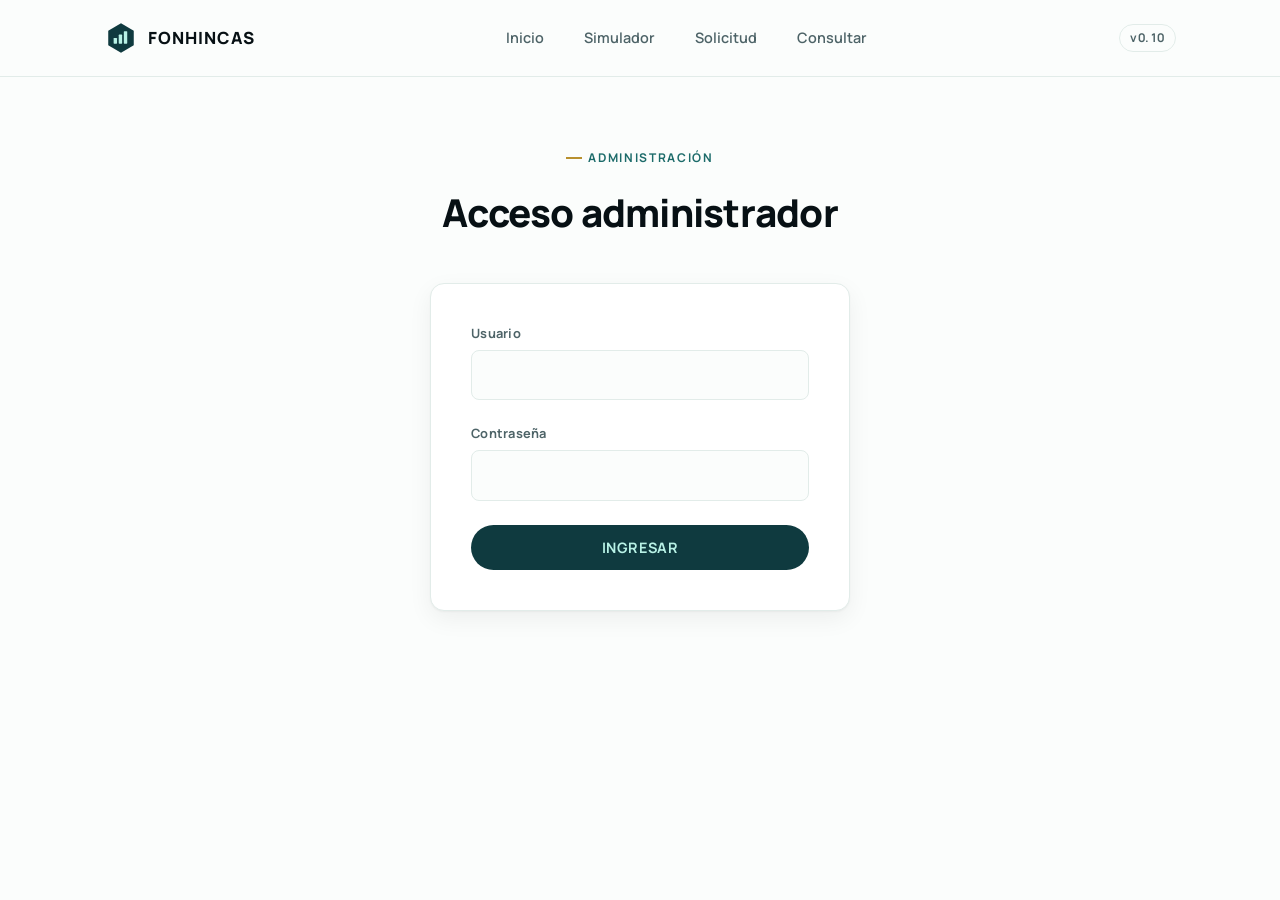
==== admin.html @ a380f0db "Bump to v0.10 (counter scheme, not decimal) User clarified: the number after the dot is a plain coun" ====
<!DOCTYPE html>
<html lang="es">
<head>
  <meta charset="UTF-8" />
  <meta name="viewport" content="width=device-width, initial-scale=1.0" />
  <title>FONHINCAS — Administración</title>
  <link rel="icon" type="image/svg+xml" href="assets/img/icon.svg" />
  <link rel="preconnect" href="https://fonts.googleapis.com" />
  <link rel="preconnect" href="https://fonts.gstatic.com" crossorigin />
  <link href="https://fonts.googleapis.com/css2?family=Manrope:wght@400;500;600;700;800&display=swap" rel="stylesheet" />
  <link rel="stylesheet" href="assets/css/styles.css?v=0.10" />
</head>
<body>

  <header class="nav">
    <div class="wrap">
      <a class="logo" href="index.html">
        <img class="logo__icon" src="assets/img/icon.svg" alt="" />
        <span class="logo__word">Fonhincas</span>
      </a>
      <nav class="nav__links">
        <a href="index.html">Inicio</a>
        <a href="simulador.html">Simulador</a>
        <a href="solicitud.html">Solicitud</a>
        <a href="consulta.html">Consultar</a>
      </nav>
      <span class="nav__version">v0.10</span>
    </div>
  </header>

  <main>
    <section class="section" style="padding-top: var(--space-5);">
      <div class="wrap admin-wrap">

        <!-- Login -->
        <div id="vistaLogin">
          <div class="section__head" style="text-align:center; margin: 0 auto var(--space-4);">
            <span class="eyebrow" style="justify-content:center;">Administración</span>
            <h2>Acceso administrador</h2>
          </div>
          <form class="form-card" id="loginForm" style="max-width: 420px;">
            <div class="field">
              <label for="loginUsuario">Usuario</label>
              <input type="text" id="loginUsuario" name="usuario" autocomplete="username" required />
            </div>
            <div class="field">
              <label for="loginContrasena">Contraseña</label>
              <input type="password" id="loginContrasena" name="contrasena" autocomplete="current-password" required />
            </div>
            <button class="btn btn--primary btn--uppercase" id="loginSubmit" type="submit">Ingresar</button>
            <p class="simulator__error" id="loginError" hidden></p>
          </form>
        </div>

        <!-- Menú principal -->
        <div id="vistaMenu" hidden>
          <div class="admin-topbar">
            <div class="section__head" style="margin:0;">
              <span class="eyebrow">Administración</span>
              <h2>¿Qué quieres hacer?</h2>
            </div>
            <button class="btn btn--ghost" id="btnSalirMenu" type="button">Salir</button>
          </div>
          <div class="card list-item" id="btnIrPago" style="margin-bottom: var(--space-2);">
            <h3>Registrar pago</h3>
            <p>Registra un movimiento (pago, desembolso, aporte, etc.) contra un préstamo activo.</p>
          </div>
          <div class="card list-item" id="btnIrSolicitudes" style="margin-bottom: var(--space-2);">
            <h3>Solicitudes pendientes</h3>
            <p>Revisa y aprueba las solicitudes de préstamo recibidas.</p>
          </div>
          <div class="card list-item" id="btnIrCierre">
            <h3>Préstamos por cerrar <span class="nav__version" id="badgeCierre" hidden></span></h3>
            <p>Préstamos ya pagados en su totalidad, listos para archivar.</p>
          </div>
        </div>

        <!-- Registrar pago -->
        <div id="vistaPago" hidden>
          <div class="admin-topbar">
            <div class="section__head" style="margin:0;">
              <span class="eyebrow">Administración</span>
              <h2>Registrar pago</h2>
            </div>
            <button class="btn btn--ghost" id="btnVolverMenuPago" type="button">Volver al menú</button>
          </div>

          <form class="form-card" id="pagoForm">
            <div class="field">
              <label for="pagoTipo">Tipo de movimiento</label>
              <select id="pagoTipo" name="tipo" required>
                <option value="" disabled selected>Cargando tipos…</option>
              </select>
            </div>
            <div class="field">
              <label for="pagoPrestamo">Préstamo</label>
              <select id="pagoPrestamo" name="idPrestamo" required>
                <option value="" disabled selected>Cargando préstamos…</option>
              </select>
            </div>
            <div class="field">
              <label for="pagoCantidad" id="pagoCantidadLabel">Cantidad</label>
              <input type="number" id="pagoCantidad" name="cantidad" step="any" required />
            </div>
            <div class="field">
              <label for="pagoComentarios">Comentarios</label>
              <textarea id="pagoComentarios" name="comentarios" rows="3" required></textarea>
            </div>
            <button class="btn btn--primary btn--uppercase" id="pagoSubmit" type="submit">Registrar movimiento</button>
            <p class="simulator__error" id="pagoError" hidden></p>
            <p class="form-note" id="pagoNota" hidden></p>
          </form>
        </div>

        <!-- Préstamos por cerrar -->
        <div id="vistaCierre" hidden>
          <div class="admin-topbar">
            <div class="section__head" style="margin:0;">
              <span class="eyebrow">Administración</span>
              <h2>Préstamos por cerrar</h2>
            </div>
            <button class="btn btn--ghost" id="btnVolverMenuCierre" type="button">Volver al menú</button>
          </div>
          <div id="listaCierre"></div>
        </div>

        <!-- Lista de solicitudes -->
        <div id="vistaLista" hidden>
          <div class="admin-topbar">
            <div class="section__head" style="margin:0;">
              <span class="eyebrow">Administración</span>
              <h2>Solicitudes pendientes</h2>
            </div>
            <button class="btn btn--ghost" id="btnVolverMenuLista" type="button">Volver al menú</button>
          </div>
          <div id="listaSolicitudes"></div>
        </div>

        <!-- Detalle / aprobación -->
        <div id="vistaDetalle" hidden>
          <div class="admin-topbar">
            <div class="section__head" style="margin:0;">
              <span class="eyebrow">Administración</span>
              <h2>Aprobar préstamo</h2>
            </div>
            <button class="btn btn--ghost" id="btnVolver" type="button">Volver a la lista</button>
          </div>

          <form class="form-card" id="detalleForm">
            <div class="detalle-grid">
              <div class="kv"><div class="k">Fecha de revisión</div><div class="v" id="dFechaRevision"></div></div>
              <div class="kv"><div class="k">Administrador</div><div class="v" id="dAdministrador"></div></div>
              <div class="kv"><div class="k">Solicitante</div><div class="v" id="dNombre"></div></div>
              <div class="kv"><div class="k">Servicio</div><div class="v" id="dServicio"></div></div>
              <div class="kv"><div class="k">Monto</div><div class="v" id="dMonto"></div></div>
              <div class="kv"><div class="k">Número de cuotas</div><div class="v" id="dCuotas"></div></div>
              <div class="kv"><div class="k">Valor de la cuota</div><div class="v" id="dCuota"></div></div>
              <div class="kv"><div class="k">Tasa de interés</div><div class="v" id="dTasa"></div></div>
              <div class="kv"><div class="k">Fecha de pago</div><div class="v" id="dFechaPago"></div></div>
            </div>

            <div class="field">
              <label for="observaciones">Observaciones (opcional)</label>
              <textarea id="observaciones" name="observaciones" rows="3"></textarea>
            </div>

            <div class="field">
              <label>Anexo 1 — Tabla de amortización</label>
              <div class="table-wrap" id="dTablaWrap"></div>
            </div>

            <div class="field">
              <label>Anexo 2 — Foto del desembolso (opcional)</label>
              <div class="upload-zone" id="uploadZone" tabindex="0">
                <span id="uploadZoneTexto">Haz clic para subir una imagen, o pégala aquí (Ctrl+V)</span>
                <input type="file" id="uploadInput" accept="image/*" hidden />
                <img id="uploadPreview" hidden alt="Foto del desembolso" />
              </div>
            </div>

            <div class="field">
              <label>Firma</label>
              <canvas class="signature-pad" id="firmaPad"></canvas>
              <button class="btn btn--ghost" id="btnLimpiarFirma" type="button" style="justify-self:start;">Limpiar firma</button>
            </div>

            <button class="btn btn--primary btn--uppercase" id="detalleSubmit" type="submit">Guardar préstamo</button>
            <p class="simulator__error" id="detalleError" hidden></p>
            <p class="form-note" id="detalleNota" hidden></p>
          </form>
        </div>

      </div>
    </section>
  </main>

  <script src="assets/js/api.js?v=0.10"></script>
  <script src="assets/js/admin.js?v=0.10"></script>
</body>
</html>
---- assets/css/styles.css ----
/* ==========================================================================
   FONHINCAS — Design tokens & base styles
   ========================================================================== */

:root {
  /* Paleta institucional */
  --c-ink-950: #071014;
  --c-ink-900: #0a1f24;
  --c-teal-800: #0f3a3f;
  --c-teal-600: #1c6b6a;
  --c-mint-200: #b8f2e6;
  --c-gold: #b8902e;

  /* Superficies */
  --c-bg: #fbfdfc;
  --c-surface: #ffffff;
  --c-surface-dark: var(--c-ink-950);
  --c-border: #e2ece9;

  /* Texto */
  --c-text: var(--c-ink-950);
  --c-text-muted: #4d6367;
  --c-text-on-dark: var(--c-mint-200);
  --c-text-on-dark-muted: #7fa8a4;

  /* Tipografía */
  --font-base: "Manrope", -apple-system, BlinkMacSystemFont, "Segoe UI", sans-serif;

  /* Espaciado */
  --space-1: 0.5rem;
  --space-2: 1rem;
  --space-3: 1.5rem;
  --space-4: 2.5rem;
  --space-5: 4rem;
  --space-6: 6rem;
  --space-7: 9rem;

  /* Otros */
  --radius: 14px;
  --radius-sm: 8px;
  --shadow-card: 0 1px 2px rgba(7, 16, 20, 0.04), 0 8px 24px rgba(7, 16, 20, 0.06);
  --max-width: 1120px;
}

* { box-sizing: border-box; }

[hidden] { display: none !important; }

html { scroll-behavior: smooth; }

body {
  margin: 0;
  font-family: var(--font-base);
  background: var(--c-bg);
  color: var(--c-text);
  -webkit-font-smoothing: antialiased;
  line-height: 1.55;
}

img, svg { display: block; max-width: 100%; }

.wrap {
  max-width: var(--max-width);
  margin: 0 auto;
  padding: 0 var(--space-3);
}

a { color: inherit; text-decoration: none; }

h1, h2, h3 {
  font-weight: 800;
  letter-spacing: -0.02em;
  margin: 0;
  color: var(--c-ink-950);
}

p { margin: 0; }

.eyebrow {
  display: inline-flex;
  align-items: center;
  gap: 0.5em;
  font-size: 0.75rem;
  font-weight: 700;
  letter-spacing: 0.14em;
  text-transform: uppercase;
  color: var(--c-teal-600);
}

.eyebrow::before {
  content: "";
  width: 16px;
  height: 2px;
  background: var(--c-gold);
  display: inline-block;
}

/* ---------- Logo lockup ---------- */

.logo {
  display: inline-flex;
  align-items: center;
  gap: 0.6rem;
  font-family: var(--font-base);
}

.logo__icon { width: 34px; height: 34px; flex: none; }

.logo__word {
  font-size: 1.05rem;
  font-weight: 800;
  letter-spacing: 0.06em;
  color: var(--c-ink-950);
  text-transform: uppercase;
}

.logo--inverse .logo__word { color: var(--c-mint-200); }

/* ---------- Nav ---------- */

.nav {
  position: sticky;
  top: 0;
  z-index: 10;
  background: rgba(251, 253, 252, 0.86);
  backdrop-filter: blur(10px);
  border-bottom: 1px solid var(--c-border);
}

.nav .wrap {
  display: flex;
  align-items: center;
  justify-content: space-between;
  height: 76px;
}

.nav__links {
  display: flex;
  align-items: center;
  gap: var(--space-4);
  font-size: 0.9rem;
  font-weight: 600;
  color: var(--c-text-muted);
}

.nav__links a { transition: color 0.15s ease; }
.nav__links a:hover { color: var(--c-teal-600); }

/* ---------- Buttons ---------- */

.btn {
  display: inline-flex;
  align-items: center;
  justify-content: center;
  gap: 0.5em;
  padding: 0.85em 1.6em;
  border-radius: 999px;
  font-family: var(--font-base);
  font-size: 0.9rem;
  font-weight: 700;
  border: 1px solid transparent;
  cursor: pointer;
  transition: transform 0.15s ease, background 0.15s ease, border-color 0.15s ease, color 0.15s ease;
}

.btn:hover { transform: translateY(-1px); }

.btn--primary {
  background: var(--c-teal-800);
  color: var(--c-mint-200);
}
.btn--primary:hover { background: var(--c-ink-950); }

.btn--ghost {
  background: transparent;
  border-color: var(--c-border);
  color: var(--c-text);
}
.btn--ghost:hover { border-color: var(--c-teal-600); color: var(--c-teal-600); }

.btn--on-dark {
  background: var(--c-mint-200);
  color: var(--c-ink-950);
}
.btn--on-dark:hover { background: #ffffff; }

/* ---------- Hero ---------- */

.hero {
  padding: var(--space-7) 0 var(--space-6);
}

.hero__grid {
  display: grid;
  gap: var(--space-4);
  max-width: 780px;
}

.hero h1 {
  font-size: clamp(2.4rem, 4.5vw, 3.75rem);
  line-height: 1.08;
  margin-top: var(--space-2);
}

.hero__lede {
  font-size: 1.15rem;
  color: var(--c-text-muted);
  max-width: 560px;
  margin-top: var(--space-2);
}

.hero__actions {
  display: flex;
  gap: var(--space-2);
  margin-top: var(--space-4);
}

/* ---------- Sections ---------- */

.section { padding: var(--space-6) 0; }
.section--dark {
  background: var(--c-surface-dark);
  color: var(--c-text-on-dark);
}
.section--dark .eyebrow { color: var(--c-mint-200); }
.section--dark p { color: var(--c-text-on-dark-muted); }

.section__head {
  max-width: 620px;
  margin-bottom: var(--space-5);
}

.section__head h2 {
  font-size: clamp(1.75rem, 3vw, 2.5rem);
  margin-top: var(--space-2);
}

.section--dark .section__head h2 { color: #ffffff; }

/* ---------- Cards ---------- */

.grid {
  display: grid;
  grid-template-columns: repeat(3, 1fr);
  gap: var(--space-3);
}

.card {
  background: var(--c-surface);
  border: 1px solid var(--c-border);
  border-radius: var(--radius);
  padding: var(--space-4);
  box-shadow: var(--shadow-card);
}

.card__icon {
  width: 44px;
  height: 44px;
  border-radius: var(--radius-sm);
  background: var(--c-mint-200);
  display: flex;
  align-items: center;
  justify-content: center;
  margin-bottom: var(--space-3);
  color: var(--c-teal-800);
}

.card h3 { font-size: 1.05rem; margin-bottom: 0.5rem; }
.card p { color: var(--c-text-muted); font-size: 0.92rem; }

/* ---------- Stats band ---------- */

.stats {
  display: grid;
  grid-template-columns: repeat(4, 1fr);
  gap: var(--space-3);
}

.stat .stat__value {
  font-size: 2.25rem;
  font-weight: 800;
  color: var(--c-mint-200);
  letter-spacing: -0.02em;
}

.stat .stat__label {
  margin-top: 0.35rem;
  font-size: 0.85rem;
  color: var(--c-text-on-dark-muted);
}

/* ---------- Palette swatches ---------- */

.palette {
  display: grid;
  grid-template-columns: repeat(6, 1fr);
  gap: var(--space-2);
}

.swatch {
  border-radius: var(--radius-sm);
  padding: var(--space-3) var(--space-2) var(--space-2);
  height: 120px;
  display: flex;
  align-items: flex-end;
  font-size: 0.75rem;
  font-weight: 700;
  border: 1px solid var(--c-border);
}

.swatch span { display: block; }
.swatch .hex { opacity: 0.75; font-weight: 600; }

/* ---------- Footer ---------- */

.footer {
  background: var(--c-surface-dark);
  color: var(--c-text-on-dark-muted);
  padding: var(--space-5) 0 var(--space-4);
  border-top: 1px solid rgba(184, 242, 230, 0.12);
}

.footer .wrap {
  display: flex;
  align-items: center;
  justify-content: space-between;
  flex-wrap: wrap;
  gap: var(--space-2);
}

.footer small { font-size: 0.8rem; }

/* ---------- Versión (badge en nav) ---------- */

.nav__version {
  font-size: 0.75rem;
  font-weight: 700;
  letter-spacing: 0.04em;
  font-variant-numeric: tabular-nums;
  color: var(--c-text-muted);
  border: 1px solid var(--c-border);
  border-radius: 999px;
  padding: 0.3em 0.85em;
}

/* ---------- Landing básica ---------- */

.basic-hero {
  min-height: calc(100vh - 76px);
  display: flex;
  flex-direction: column;
  align-items: center;
  justify-content: center;
  text-align: center;
  gap: var(--space-3);
  padding: var(--space-5) var(--space-3);
}

.basic-hero .logo__icon { width: 96px; height: 96px; }
.basic-hero .logo__word { font-size: clamp(2rem, 5vw, 3rem); letter-spacing: 0.05em; }

.basic-hero__welcome {
  font-size: 1.15rem;
  color: var(--c-text-muted);
  max-width: 480px;
}

.btn--uppercase { text-transform: uppercase; letter-spacing: 0.04em; }

/* ---------- Simulador ---------- */

.simulator {
  max-width: 640px;
  margin: 0 auto;
}

.simulator__tabs {
  display: inline-flex;
  padding: 4px;
  background: var(--c-surface);
  border: 1px solid var(--c-border);
  border-radius: 999px;
  margin-bottom: var(--space-4);
}

.tab {
  border: none;
  background: transparent;
  font-family: var(--font-base);
  font-size: 0.88rem;
  font-weight: 700;
  color: var(--c-text-muted);
  padding: 0.6em 1.4em;
  border-radius: 999px;
  cursor: pointer;
  transition: background 0.15s ease, color 0.15s ease;
}

.tab[aria-selected="true"] {
  background: var(--c-teal-800);
  color: var(--c-mint-200);
}

.simulator__form {
  background: var(--c-surface);
  border: 1px solid var(--c-border);
  border-radius: var(--radius);
  padding: var(--space-4);
  box-shadow: var(--shadow-card);
  display: grid;
  gap: var(--space-3);
}

.field { display: grid; gap: 0.4rem; text-align: left; }

.field label {
  font-size: 0.8rem;
  font-weight: 700;
  color: var(--c-text-muted);
  letter-spacing: 0.02em;
}

.field input,
.field select {
  font-family: var(--font-base);
  font-size: 1.05rem;
  font-weight: 600;
  color: var(--c-text);
  background: var(--c-bg);
  border: 1px solid var(--c-border);
  border-radius: var(--radius-sm);
  padding: 0.75em 0.9em;
}

.field input:focus,
.field select:focus {
  outline: none;
  border-color: var(--c-teal-600);
}

.simulator__error {
  font-size: 0.88rem;
  font-weight: 600;
  color: #a0402f;
  background: #fdeeea;
  border-radius: var(--radius-sm);
  padding: 0.75em 1em;
}

.simulator__result { margin: var(--space-4) 0; }

.result-box {
  text-align: center;
  background: var(--c-mint-200);
  border-radius: var(--radius);
  padding: var(--space-4);
}

.result-box .value {
  font-size: 3rem;
  font-weight: 800;
  color: var(--c-teal-800);
  letter-spacing: -0.02em;
  line-height: 1.1;
}

.result-box .label {
  margin-top: 0.35rem;
  font-size: 0.9rem;
  font-weight: 700;
  color: var(--c-teal-800);
  opacity: 0.75;
}

.table-cta {
  text-align: center;
  padding: var(--space-4);
  border-top: 1px solid var(--c-border);
  background: var(--c-surface);
}

.table-wrap {
  margin-top: var(--space-3);
  border: 1px solid var(--c-border);
  border-radius: var(--radius);
  overflow: hidden;
}

.table-wrap__scroll { overflow-x: auto; }

table.amort {
  width: 100%;
  border-collapse: collapse;
  font-size: 0.85rem;
  white-space: nowrap;
}

table.amort th {
  background: var(--c-teal-800);
  color: var(--c-mint-200);
  font-weight: 700;
  font-size: 0.72rem;
  text-transform: uppercase;
  letter-spacing: 0.04em;
  text-align: right;
  padding: 0.75em 1em;
  position: sticky;
  top: 0;
}

table.amort th:first-child, table.amort td:first-child { text-align: left; }

table.amort td {
  text-align: right;
  padding: 0.6em 1em;
  border-top: 1px solid var(--c-border);
  color: var(--c-text);
  font-variant-numeric: tabular-nums;
}

table.amort tbody tr:nth-child(even) { background: var(--c-bg); }

/* ---------- Formulario de solicitud ---------- */

.form-card {
  max-width: 560px;
  margin: 0 auto;
  background: var(--c-surface);
  border: 1px solid var(--c-border);
  border-radius: var(--radius);
  padding: var(--space-4);
  box-shadow: var(--shadow-card);
  display: grid;
  gap: var(--space-3);
}

.field textarea {
  font-family: var(--font-base);
  font-size: 1rem;
  color: var(--c-text);
  background: var(--c-bg);
  border: 1px solid var(--c-border);
  border-radius: var(--radius-sm);
  padding: 0.75em 0.9em;
  resize: vertical;
}

.switch-row {
  display: flex;
  align-items: center;
  justify-content: space-between;
  gap: var(--space-2);
}

.switch-row .switch-label {
  font-size: 0.95rem;
  font-weight: 700;
  color: var(--c-text);
}

.switch {
  position: relative;
  display: inline-block;
  width: 46px;
  height: 26px;
  flex: none;
}

.switch input {
  opacity: 0;
  width: 0;
  height: 0;
}

.switch .track {
  position: absolute;
  inset: 0;
  background: var(--c-border);
  border-radius: 999px;
  cursor: pointer;
  transition: background 0.15s ease;
}

.switch .track::before {
  content: "";
  position: absolute;
  width: 20px;
  height: 20px;
  left: 3px;
  top: 3px;
  background: var(--c-surface);
  border-radius: 50%;
  transition: transform 0.15s ease;
  box-shadow: 0 1px 2px rgba(7, 16, 20, 0.25);
}

.switch input:checked + .track { background: var(--c-teal-600); }
.switch input:checked + .track::before { transform: translateX(20px); }
.switch input:focus-visible + .track { outline: 2px solid var(--c-teal-600); outline-offset: 2px; }

.conditional-fields {
  display: grid;
  gap: var(--space-3);
  padding-top: var(--space-1);
}

.form-note {
  font-size: 0.85rem;
  font-weight: 600;
  color: var(--c-teal-800);
  background: var(--c-mint-200);
  border-radius: var(--radius-sm);
  padding: 0.85em 1em;
  text-align: center;
}

/* ---------- Administración ---------- */

.admin-wrap {
  max-width: 720px;
  margin: 0 auto;
}

.admin-topbar {
  display: flex;
  align-items: center;
  justify-content: space-between;
  margin-bottom: var(--space-3);
}

.admin-topbar .btn { padding: 0.55em 1.2em; font-size: 0.82rem; }

.list-item {
  cursor: pointer;
  transition: border-color 0.15s ease, transform 0.15s ease;
}

.list-item:hover { border-color: var(--c-teal-600); transform: translateY(-1px); }

.list-item__head {
  display: flex;
  align-items: baseline;
  justify-content: space-between;
  gap: var(--space-2);
}

.list-item__head h3 { margin: 0; }

.list-item__monto {
  font-weight: 800;
  color: var(--c-teal-800);
}

.list-empty {
  text-align: center;
  color: var(--c-text-muted);
  padding: var(--space-5) 0;
}

.detalle-grid {
  display: grid;
  grid-template-columns: 1fr 1fr;
  gap: var(--space-3) var(--space-3);
}

.kv .k {
  font-size: 0.72rem;
  font-weight: 700;
  color: var(--c-text-muted);
  text-transform: uppercase;
  letter-spacing: 0.04em;
}

.kv .v {
  font-size: 1.05rem;
  font-weight: 700;
  color: var(--c-text);
  margin-top: 0.2rem;
}

.signature-pad {
  display: block;
  width: 100%;
  height: 160px;
  border: 1px solid var(--c-border);
  border-radius: var(--radius-sm);
  background: var(--c-bg);
  touch-action: none;
  cursor: crosshair;
}

.upload-zone {
  border: 1px dashed var(--c-border);
  border-radius: var(--radius-sm);
  padding: var(--space-3);
  text-align: center;
  color: var(--c-text-muted);
  font-size: 0.85rem;
  cursor: pointer;
}

.upload-zone:hover { border-color: var(--c-teal-600); }
.upload-zone img { max-height: 180px; margin-top: var(--space-2); border-radius: var(--radius-sm); }

/* ---------- Consulta pública de préstamos ---------- */

:root {
  --c-estado-solicitud-bg: #fff8e1;
  --c-estado-solicitud-fg: #8a6100;
  --c-estado-activo-bg: #eafaf1;
  --c-estado-activo-fg: #1c7a4d;
  --c-estado-mora-bg: #fdecea;
  --c-estado-mora-fg: #b3261e;
  --c-estado-pendiente-bg: #fff8e1;
  --c-estado-pendiente-fg: #8a6100;
  --c-estado-completo-bg: #dcf5e6;
  --c-estado-completo-fg: #146c3b;
}

.consulta-form {
  display: grid;
  grid-template-columns: 1fr 1fr auto;
  gap: var(--space-3);
  align-items: end;
  background: var(--c-surface);
  border: 1px solid var(--c-border);
  border-radius: var(--radius);
  padding: var(--space-4);
  box-shadow: var(--shadow-card);
}

.resultado-card {
  background: var(--c-surface);
  border: 1px solid var(--c-border);
  border-left: 5px solid var(--c-border);
  border-radius: var(--radius);
  padding: var(--space-3) var(--space-4);
  margin-bottom: var(--space-3);
}

.estado-pill {
  display: inline-flex;
  align-items: center;
  font-size: 0.72rem;
  font-weight: 700;
  text-transform: uppercase;
  letter-spacing: 0.04em;
  padding: 0.3em 0.85em;
  border-radius: 999px;
}

.resultado-card[data-estado="SOLICITUD"] { border-left-color: var(--c-estado-solicitud-fg); }
.resultado-card[data-estado="SOLICITUD"] .estado-pill { background: var(--c-estado-solicitud-bg); color: var(--c-estado-solicitud-fg); }

.resultado-card[data-estado="ACTIVO"] { border-left-color: var(--c-estado-activo-fg); }
.resultado-card[data-estado="ACTIVO"] .estado-pill { background: var(--c-estado-activo-bg); color: var(--c-estado-activo-fg); }

.resultado-card[data-estado="MORA"] { border-left-color: var(--c-estado-mora-fg); }
.resultado-card[data-estado="MORA"] .estado-pill { background: var(--c-estado-mora-bg); color: var(--c-estado-mora-fg); }

.resultado-card[data-estado="POR_CERRAR"] { border-left-color: var(--c-estado-pendiente-fg); }
.resultado-card[data-estado="POR_CERRAR"] .estado-pill { background: var(--c-estado-pendiente-bg); color: var(--c-estado-pendiente-fg); }

.resultado-card[data-estado="COMPLETO"] { border-left-color: var(--c-estado-completo-fg); }
.resultado-card[data-estado="COMPLETO"] .estado-pill { background: var(--c-estado-completo-bg); color: var(--c-estado-completo-fg); }

.resultado-head {
  display: flex;
  align-items: center;
  justify-content: space-between;
  gap: var(--space-2);
  flex-wrap: wrap;
  margin-bottom: var(--space-2);
}

.resultado-head h3 { margin: 0; }

.proxima-cuota-box {
  background: var(--c-mint-200);
  border-radius: var(--radius-sm);
  padding: var(--space-3);
  margin: var(--space-3) 0;
  text-align: center;
}

.proxima-cuota-box .valor {
  font-size: 1.6rem;
  font-weight: 800;
  color: var(--c-teal-800);
}

.proxima-cuota-box .label {
  font-size: 0.8rem;
  font-weight: 700;
  color: var(--c-teal-800);
  opacity: 0.8;
  margin-top: 0.2rem;
}

.resultado-card[data-estado="MORA"] .proxima-cuota-box {
  background: var(--c-estado-mora-bg);
}
.resultado-card[data-estado="MORA"] .proxima-cuota-box .valor,
.resultado-card[data-estado="MORA"] .proxima-cuota-box .label {
  color: var(--c-estado-mora-fg);
}

.mora-alerta {
  font-size: 0.85rem;
  font-weight: 700;
  color: var(--c-estado-mora-fg);
  margin-bottom: var(--space-2);
}

.movimientos-tabla {
  margin-top: var(--space-3);
}

.movimientos-tabla summary {
  cursor: pointer;
  font-size: 0.85rem;
  font-weight: 700;
  color: var(--c-teal-600);
}

/* ---------- Responsive ---------- */

@media (max-width: 860px) {
  .grid { grid-template-columns: 1fr; }
  .stats { grid-template-columns: repeat(2, 1fr); }
  .palette { grid-template-columns: repeat(3, 1fr); }
  .nav__links { display: none; }
  .detalle-grid { grid-template-columns: 1fr; }
  .consulta-form { grid-template-columns: 1fr; }
}
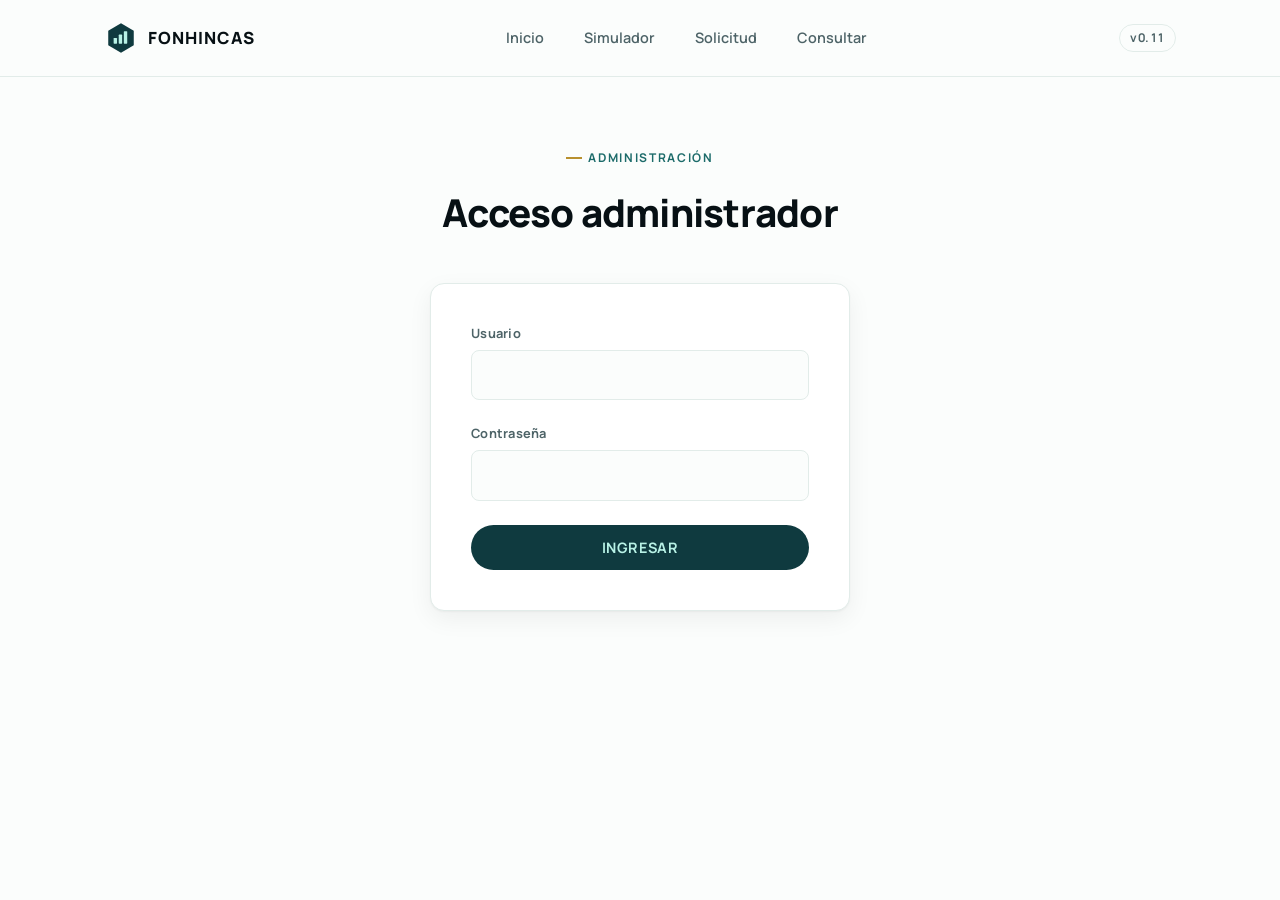
==== commit 9a598e02: "Add cuota calendar events + approval email with PDF (v0.11) - Approving a loan now creates one all-d" ====
--- a/admin.html
+++ b/admin.html
@@ -8,7 +8,7 @@
   <link rel="preconnect" href="https://fonts.googleapis.com" />
   <link rel="preconnect" href="https://fonts.gstatic.com" crossorigin />
   <link href="https://fonts.googleapis.com/css2?family=Manrope:wght@400;500;600;700;800&display=swap" rel="stylesheet" />
-  <link rel="stylesheet" href="assets/css/styles.css?v=0.10" />
+  <link rel="stylesheet" href="assets/css/styles.css?v=0.11" />
 </head>
 <body>
 
@@ -24,7 +24,7 @@
         <a href="solicitud.html">Solicitud</a>
         <a href="consulta.html">Consultar</a>
       </nav>
-      <span class="nav__version">v0.10</span>
+      <span class="nav__version">v0.11</span>
     </div>
   </header>
 
@@ -151,6 +151,7 @@
               <div class="kv"><div class="k">Fecha de revisión</div><div class="v" id="dFechaRevision"></div></div>
               <div class="kv"><div class="k">Administrador</div><div class="v" id="dAdministrador"></div></div>
               <div class="kv"><div class="k">Solicitante</div><div class="v" id="dNombre"></div></div>
+              <div class="kv"><div class="k">Correo</div><div class="v" id="dCorreo"></div></div>
               <div class="kv"><div class="k">Servicio</div><div class="v" id="dServicio"></div></div>
               <div class="kv"><div class="k">Monto</div><div class="v" id="dMonto"></div></div>
               <div class="kv"><div class="k">Número de cuotas</div><div class="v" id="dCuotas"></div></div>
@@ -194,7 +195,7 @@
     </section>
   </main>
 
-  <script src="assets/js/api.js?v=0.10"></script>
-  <script src="assets/js/admin.js?v=0.10"></script>
+  <script src="assets/js/api.js?v=0.11"></script>
+  <script src="assets/js/admin.js?v=0.11"></script>
 </body>
 </html>
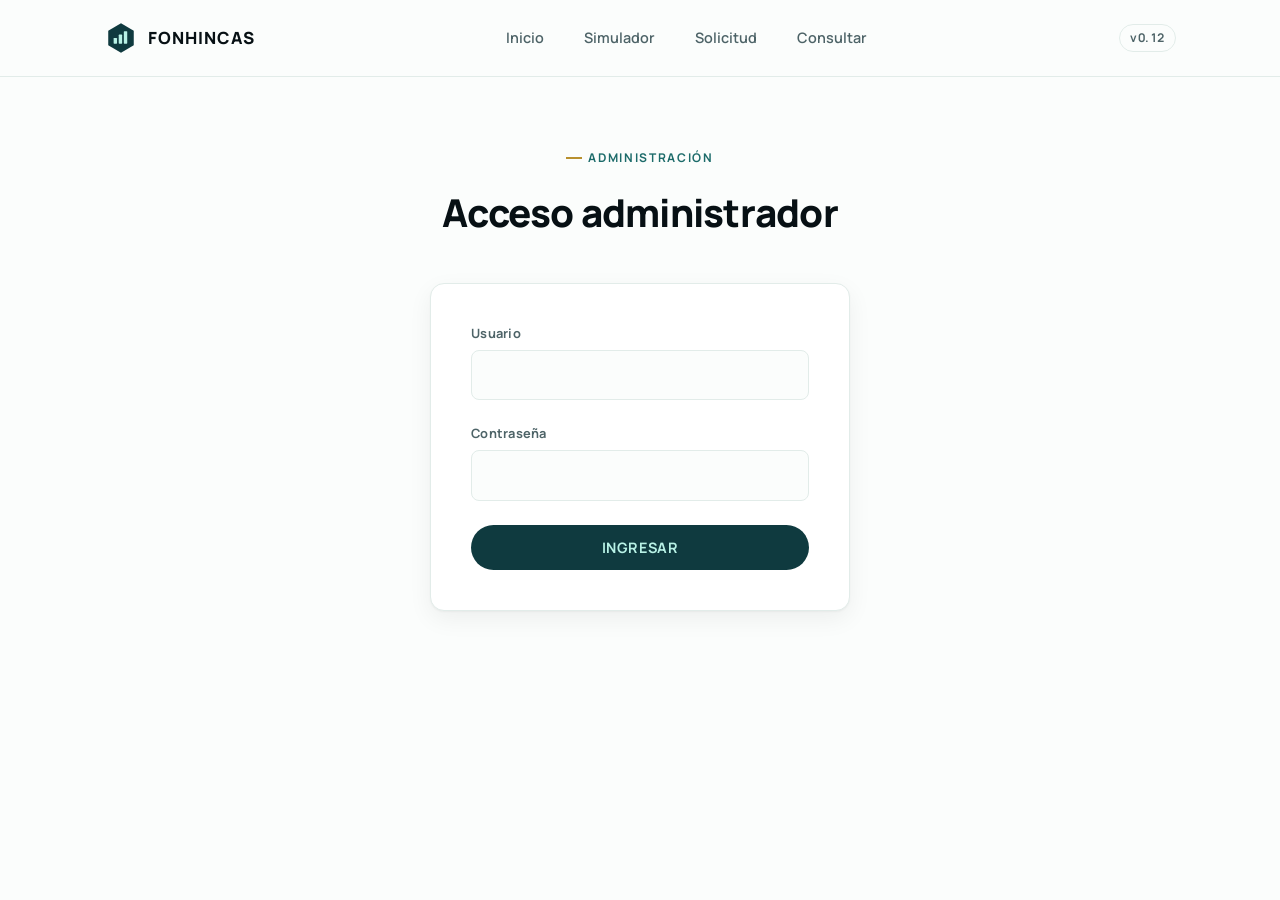
==== commit c470f33b: "Fix ID collisions, add reject flow, monto/cuotas override, mora/calendar views (v0.12) Backend: repl" ====
--- a/admin.html
+++ b/admin.html
@@ -8,7 +8,7 @@
   <link rel="preconnect" href="https://fonts.googleapis.com" />
   <link rel="preconnect" href="https://fonts.gstatic.com" crossorigin />
   <link href="https://fonts.googleapis.com/css2?family=Manrope:wght@400;500;600;700;800&display=swap" rel="stylesheet" />
-  <link rel="stylesheet" href="assets/css/styles.css?v=0.11" />
+  <link rel="stylesheet" href="assets/css/styles.css?v=0.12" />
 </head>
 <body>
 
@@ -24,7 +24,7 @@
         <a href="solicitud.html">Solicitud</a>
         <a href="consulta.html">Consultar</a>
       </nav>
-      <span class="nav__version">v0.11</span>
+      <span class="nav__version">v0.12</span>
     </div>
   </header>
 
@@ -69,9 +69,17 @@
             <h3>Solicitudes pendientes</h3>
             <p>Revisa y aprueba las solicitudes de préstamo recibidas.</p>
           </div>
-          <div class="card list-item" id="btnIrCierre">
+          <div class="card list-item" id="btnIrCierre" style="margin-bottom: var(--space-2);">
             <h3>Préstamos por cerrar <span class="nav__version" id="badgeCierre" hidden></span></h3>
             <p>Préstamos ya pagados en su totalidad, listos para archivar.</p>
+          </div>
+          <div class="card list-item" id="btnIrMora" style="margin-bottom: var(--space-2);">
+            <h3>Préstamos en mora <span class="nav__version" id="badgeMora" hidden></span></h3>
+            <p>Préstamos activos cuyo pago de cuota ya está vencido.</p>
+          </div>
+          <div class="card list-item" id="btnIrCalendario">
+            <h3>Préstamos activos</h3>
+            <p>Vista de calendario con las fechas de pago de cada préstamo activo.</p>
           </div>
         </div>
 
@@ -124,6 +132,35 @@
           <div id="listaCierre"></div>
         </div>
 
+        <!-- Préstamos en mora -->
+        <div id="vistaMora" hidden>
+          <div class="admin-topbar">
+            <div class="section__head" style="margin:0;">
+              <span class="eyebrow">Administración</span>
+              <h2>Préstamos en mora</h2>
+            </div>
+            <button class="btn btn--ghost" id="btnVolverMenuMora" type="button">Volver al menú</button>
+          </div>
+          <div id="listaMora"></div>
+        </div>
+
+        <!-- Préstamos activos (calendario) -->
+        <div id="vistaCalendario" hidden>
+          <div class="admin-topbar">
+            <div class="section__head" style="margin:0;">
+              <span class="eyebrow">Administración</span>
+              <h2>Préstamos activos</h2>
+            </div>
+            <button class="btn btn--ghost" id="btnVolverMenuCalendario" type="button">Volver al menú</button>
+          </div>
+          <div class="calendar-nav">
+            <button class="btn btn--ghost" id="btnMesAnterior" type="button">‹ Anterior</button>
+            <h3 id="calendarioTitulo"></h3>
+            <button class="btn btn--ghost" id="btnMesSiguiente" type="button">Siguiente ›</button>
+          </div>
+          <div class="calendar-grid" id="calendarioGrid"></div>
+        </div>
+
         <!-- Lista de solicitudes -->
         <div id="vistaLista" hidden>
           <div class="admin-topbar">
@@ -143,7 +180,23 @@
               <span class="eyebrow">Administración</span>
               <h2>Aprobar préstamo</h2>
             </div>
-            <button class="btn btn--ghost" id="btnVolver" type="button">Volver a la lista</button>
+            <div style="display:flex; gap: var(--space-2);">
+              <button class="btn btn--ghost btn--danger" id="btnAbrirRechazo" type="button">Rechazar solicitud</button>
+              <button class="btn btn--ghost" id="btnVolver" type="button">Volver a la lista</button>
+            </div>
+          </div>
+
+          <div class="card rechazo-panel" id="rechazoPanel" hidden style="margin-bottom: var(--space-3);">
+            <h3>Rechazar solicitud</h3>
+            <div class="field" style="margin-top: var(--space-2);">
+              <label for="rechazoMotivo">Motivo (se incluirá en el correo al solicitante)</label>
+              <textarea id="rechazoMotivo" rows="3" required></textarea>
+            </div>
+            <div style="display:flex; gap: var(--space-2); margin-top: var(--space-2);">
+              <button class="btn btn--primary" id="btnConfirmarRechazo" type="button">Confirmar rechazo</button>
+              <button class="btn btn--ghost" id="btnCancelarRechazo" type="button">Cancelar</button>
+            </div>
+            <p class="simulator__error" id="rechazoError" hidden style="margin-top: var(--space-2);"></p>
           </div>
 
           <form class="form-card" id="detalleForm">
@@ -153,12 +206,14 @@
               <div class="kv"><div class="k">Solicitante</div><div class="v" id="dNombre"></div></div>
               <div class="kv"><div class="k">Correo</div><div class="v" id="dCorreo"></div></div>
               <div class="kv"><div class="k">Servicio</div><div class="v" id="dServicio"></div></div>
-              <div class="kv"><div class="k">Monto</div><div class="v" id="dMonto"></div></div>
-              <div class="kv"><div class="k">Número de cuotas</div><div class="v" id="dCuotas"></div></div>
+              <div class="kv"><div class="k">Monto</div><div class="v"><input type="number" class="kv-input" id="dMontoInput" step="any" min="0" /></div></div>
+              <div class="kv"><div class="k">Número de cuotas</div><div class="v"><input type="number" class="kv-input" id="dCuotasInput" step="1" min="1" max="36" /></div></div>
               <div class="kv"><div class="k">Valor de la cuota</div><div class="v" id="dCuota"></div></div>
               <div class="kv"><div class="k">Tasa de interés</div><div class="v" id="dTasa"></div></div>
               <div class="kv"><div class="k">Fecha de pago</div><div class="v" id="dFechaPago"></div></div>
             </div>
+
+            <p class="form-note" id="dAjusteNota" hidden></p>
 
             <div class="field">
               <label for="observaciones">Observaciones (opcional)</label>
@@ -195,7 +250,8 @@
     </section>
   </main>
 
-  <script src="assets/js/api.js?v=0.11"></script>
-  <script src="assets/js/admin.js?v=0.11"></script>
+  <script src="assets/js/api.js?v=0.12"></script>
+  <script src="assets/js/format.js?v=0.12"></script>
+  <script src="assets/js/admin.js?v=0.12"></script>
 </body>
 </html>
--- a/assets/css/styles.css
+++ b/assets/css/styles.css
@@ -183,6 +183,9 @@
   color: var(--c-ink-950);
 }
 .btn--on-dark:hover { background: #ffffff; }
+
+.btn--danger { color: var(--c-estado-mora-fg); }
+.btn--danger:hover { border-color: var(--c-estado-mora-fg); color: var(--c-estado-mora-fg); }
 
 /* ---------- Hero ---------- */
 
@@ -678,6 +681,25 @@
   margin-top: 0.2rem;
 }
 
+.kv-input {
+  width: 100%;
+  font-family: var(--font-base);
+  font-size: 1.05rem;
+  font-weight: 700;
+  color: var(--c-text);
+  background: var(--c-bg);
+  border: 1px solid var(--c-border);
+  border-radius: var(--radius-sm);
+  padding: 0.3em 0.5em;
+}
+
+.kv-input:focus {
+  outline: none;
+  border-color: var(--c-teal-600);
+}
+
+.rechazo-panel h3 { margin-bottom: var(--space-1); }
+
 .signature-pad {
   display: block;
   width: 100%;
@@ -823,6 +845,74 @@
   color: var(--c-teal-600);
 }
 
+/* ---------- Calendario de préstamos activos (admin) ---------- */
+
+.calendar-nav {
+  display: flex;
+  align-items: center;
+  justify-content: space-between;
+  margin-bottom: var(--space-3);
+}
+
+.calendar-nav h3 { text-transform: capitalize; }
+
+.calendar-grid {
+  display: grid;
+  grid-template-columns: repeat(7, 1fr);
+  gap: 1px;
+  background: var(--c-border);
+  border: 1px solid var(--c-border);
+  border-radius: var(--radius-sm);
+  overflow: hidden;
+}
+
+.calendar-day-header {
+  background: var(--c-surface);
+  padding: 0.5em;
+  text-align: center;
+  font-size: 0.72rem;
+  font-weight: 700;
+  color: var(--c-text-muted);
+  text-transform: uppercase;
+  letter-spacing: 0.04em;
+}
+
+.calendar-cell {
+  background: var(--c-surface);
+  min-height: 92px;
+  padding: 0.4em;
+  display: flex;
+  flex-direction: column;
+  gap: 0.3em;
+}
+
+.calendar-cell--fuera { background: var(--c-bg); }
+
+.calendar-cell__dia {
+  font-size: 0.78rem;
+  font-weight: 700;
+  color: var(--c-text-muted);
+}
+
+.calendar-chip {
+  font-size: 0.72rem;
+  font-weight: 600;
+  padding: 0.25em 0.5em;
+  border-radius: var(--radius-sm);
+  cursor: default;
+  line-height: 1.3;
+}
+
+.calendar-chip.activo {
+  background: var(--c-estado-activo-bg);
+  color: var(--c-estado-activo-fg);
+}
+
+.calendar-chip.mora {
+  background: var(--c-estado-mora-bg);
+  color: var(--c-estado-mora-fg);
+}
+
 /* ---------- Responsive ---------- */
 
 @media (max-width: 860px) {
@@ -832,4 +922,8 @@
   .nav__links { display: none; }
   .detalle-grid { grid-template-columns: 1fr; }
   .consulta-form { grid-template-columns: 1fr; }
-}
+  .calendar-grid { grid-template-columns: repeat(7, minmax(38px, 1fr)); font-size: 0.85em; }
+  .calendar-cell { min-height: 64px; padding: 0.25em; }
+  .calendar-day-header { padding: 0.35em 0.1em; font-size: 0.6rem; }
+  .calendar-chip { font-size: 0.62rem; padding: 0.2em 0.35em; }
+}
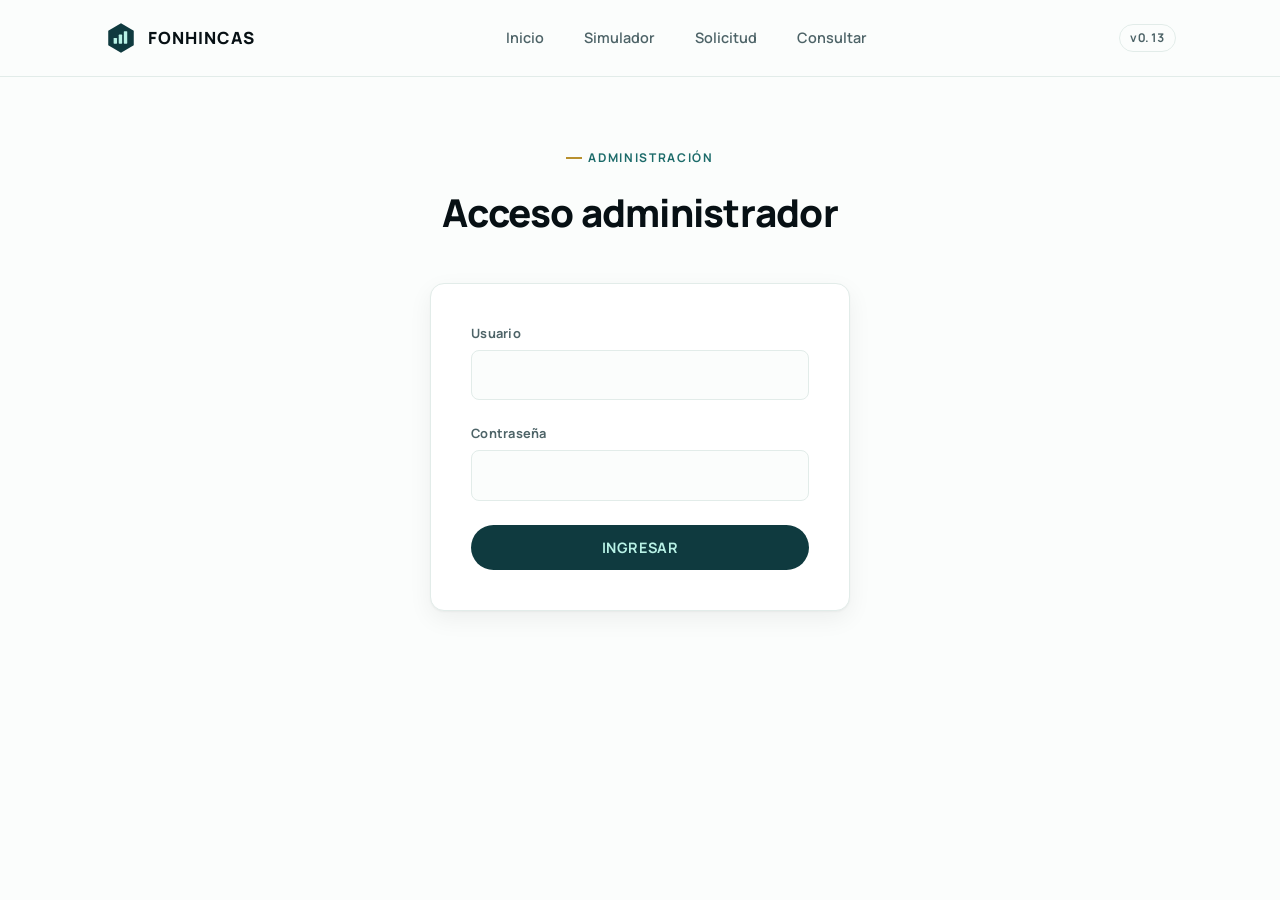
==== commit 2c28dc8b: "Make registrarMovimiento_ ask only for what each tipo needs (v0.13) Abono/desembolso still require a" ====
--- a/admin.html
+++ b/admin.html
@@ -8,7 +8,7 @@
   <link rel="preconnect" href="https://fonts.googleapis.com" />
   <link rel="preconnect" href="https://fonts.gstatic.com" crossorigin />
   <link href="https://fonts.googleapis.com/css2?family=Manrope:wght@400;500;600;700;800&display=swap" rel="stylesheet" />
-  <link rel="stylesheet" href="assets/css/styles.css?v=0.12" />
+  <link rel="stylesheet" href="assets/css/styles.css?v=0.13" />
 </head>
 <body>
 
@@ -24,7 +24,7 @@
         <a href="solicitud.html">Solicitud</a>
         <a href="consulta.html">Consultar</a>
       </nav>
-      <span class="nav__version">v0.12</span>
+      <span class="nav__version">v0.13</span>
     </div>
   </header>
 
@@ -100,11 +100,15 @@
                 <option value="" disabled selected>Cargando tipos…</option>
               </select>
             </div>
-            <div class="field">
+            <div class="field" id="pagoPrestamoCampo" hidden>
               <label for="pagoPrestamo">Préstamo</label>
               <select id="pagoPrestamo" name="idPrestamo" required>
                 <option value="" disabled selected>Cargando préstamos…</option>
               </select>
+            </div>
+            <div class="field" id="pagoUsuarioCampo" hidden>
+              <label for="pagoUsuario">Usuario</label>
+              <input type="text" id="pagoUsuario" name="usuarioMovimiento" placeholder="Nombre del usuario" required />
             </div>
             <div class="field">
               <label for="pagoCantidad" id="pagoCantidadLabel">Cantidad</label>
@@ -250,8 +254,8 @@
     </section>
   </main>
 
-  <script src="assets/js/api.js?v=0.12"></script>
-  <script src="assets/js/format.js?v=0.12"></script>
-  <script src="assets/js/admin.js?v=0.12"></script>
+  <script src="assets/js/api.js?v=0.13"></script>
+  <script src="assets/js/format.js?v=0.13"></script>
+  <script src="assets/js/admin.js?v=0.13"></script>
 </body>
 </html>
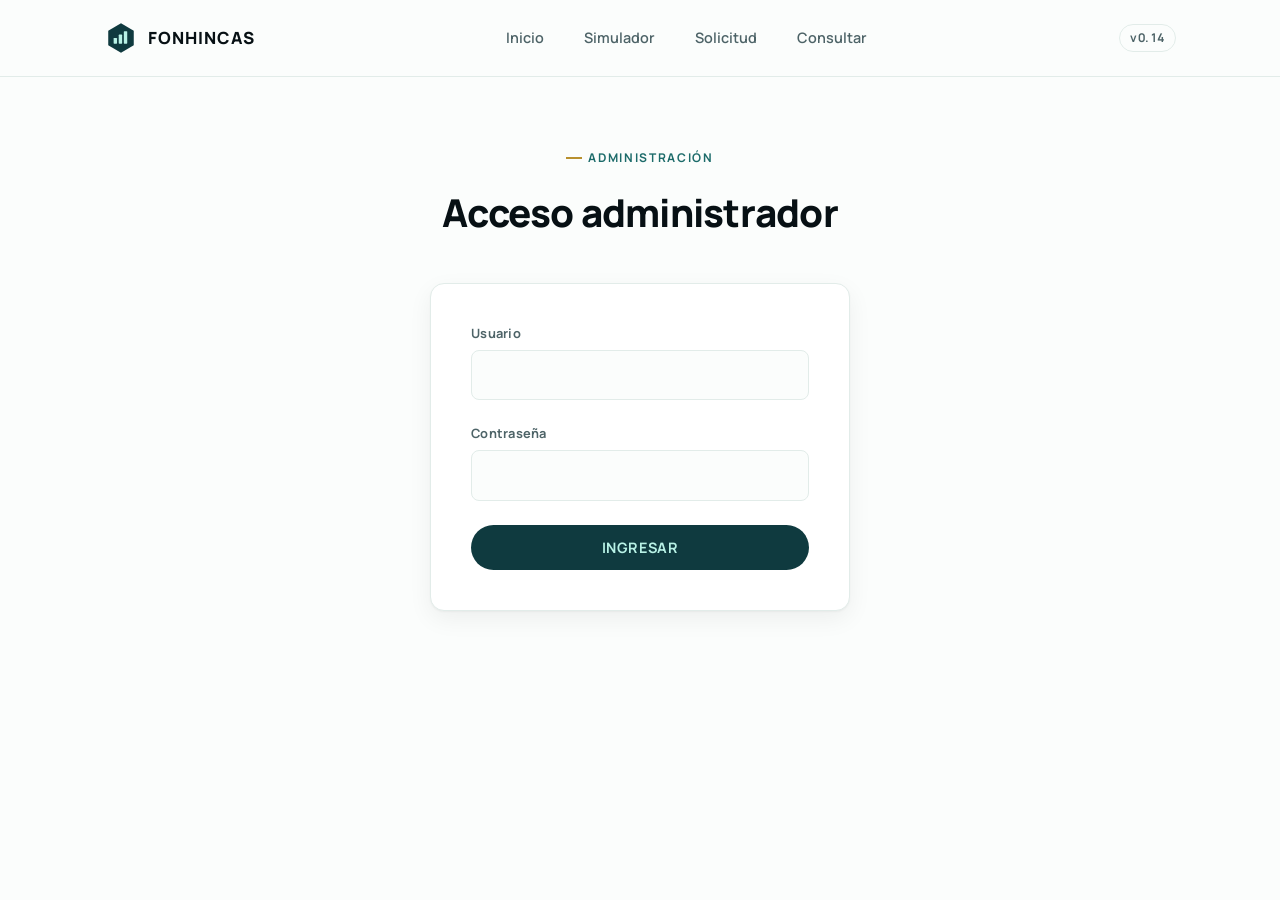
==== commit a13163d5: "Keep admin session open across page navigation until the tab closes (v0.14) Admin credentials now pe" ====
--- a/admin.html
+++ b/admin.html
@@ -8,7 +8,7 @@
   <link rel="preconnect" href="https://fonts.googleapis.com" />
   <link rel="preconnect" href="https://fonts.gstatic.com" crossorigin />
   <link href="https://fonts.googleapis.com/css2?family=Manrope:wght@400;500;600;700;800&display=swap" rel="stylesheet" />
-  <link rel="stylesheet" href="assets/css/styles.css?v=0.13" />
+  <link rel="stylesheet" href="assets/css/styles.css?v=0.14" />
 </head>
 <body>
 
@@ -24,7 +24,7 @@
         <a href="solicitud.html">Solicitud</a>
         <a href="consulta.html">Consultar</a>
       </nav>
-      <span class="nav__version">v0.13</span>
+      <span class="nav__version">v0.14</span>
     </div>
   </header>
 
@@ -254,8 +254,8 @@
     </section>
   </main>
 
-  <script src="assets/js/api.js?v=0.13"></script>
-  <script src="assets/js/format.js?v=0.13"></script>
-  <script src="assets/js/admin.js?v=0.13"></script>
+  <script src="assets/js/api.js?v=0.14"></script>
+  <script src="assets/js/format.js?v=0.14"></script>
+  <script src="assets/js/admin.js?v=0.14"></script>
 </body>
 </html>
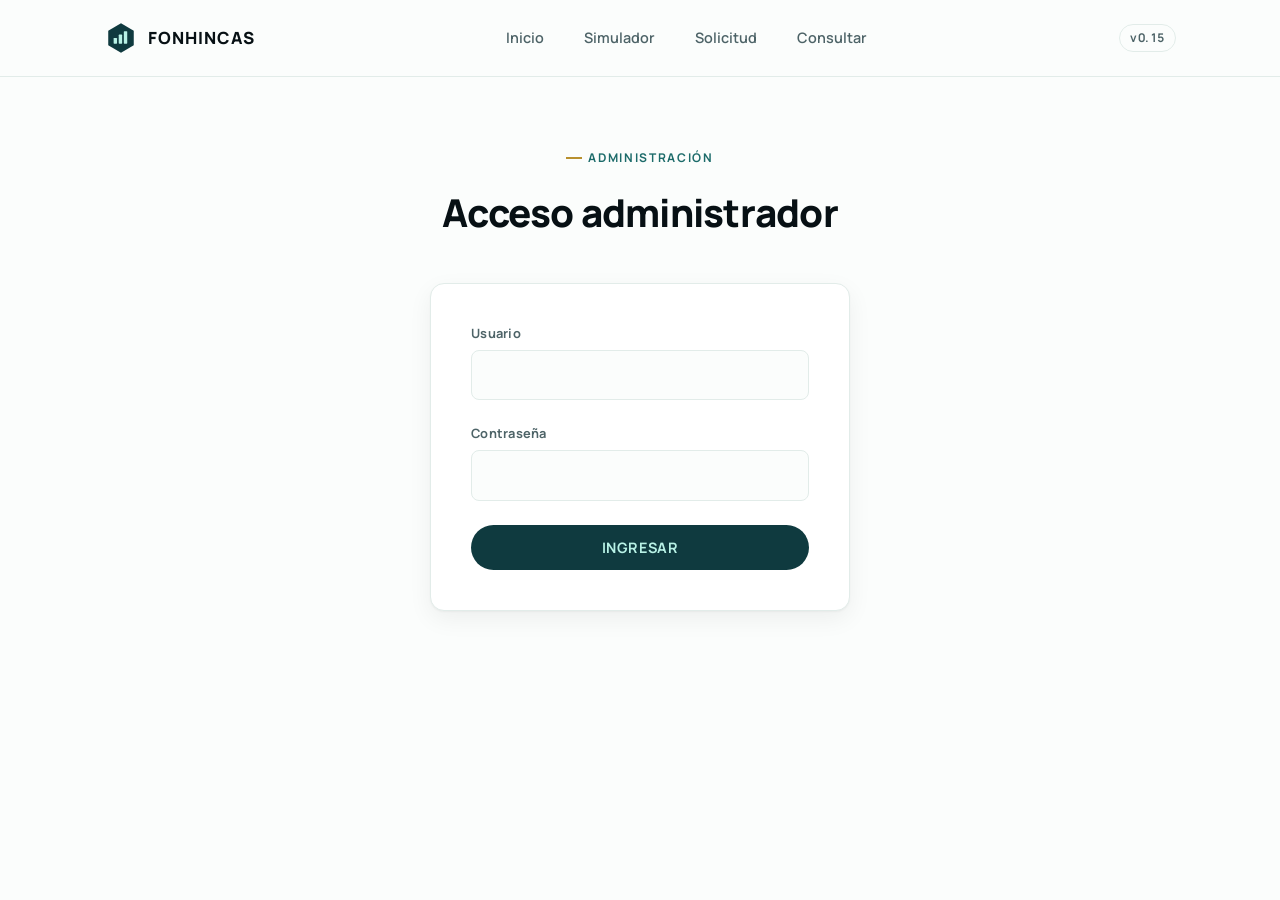
==== commit 84781b2e: "Remove dev-only limpiarDatosPrueba action before loading real data (v0.15) Co-Authored-By: Claude So" ====
--- a/admin.html
+++ b/admin.html
@@ -8,7 +8,7 @@
   <link rel="preconnect" href="https://fonts.googleapis.com" />
   <link rel="preconnect" href="https://fonts.gstatic.com" crossorigin />
   <link href="https://fonts.googleapis.com/css2?family=Manrope:wght@400;500;600;700;800&display=swap" rel="stylesheet" />
-  <link rel="stylesheet" href="assets/css/styles.css?v=0.14" />
+  <link rel="stylesheet" href="assets/css/styles.css?v=0.15" />
 </head>
 <body>
 
@@ -24,7 +24,7 @@
         <a href="solicitud.html">Solicitud</a>
         <a href="consulta.html">Consultar</a>
       </nav>
-      <span class="nav__version">v0.14</span>
+      <span class="nav__version">v0.15</span>
     </div>
   </header>
 
@@ -254,8 +254,8 @@
     </section>
   </main>
 
-  <script src="assets/js/api.js?v=0.14"></script>
-  <script src="assets/js/format.js?v=0.14"></script>
-  <script src="assets/js/admin.js?v=0.14"></script>
+  <script src="assets/js/api.js?v=0.15"></script>
+  <script src="assets/js/format.js?v=0.15"></script>
+  <script src="assets/js/admin.js?v=0.15"></script>
 </body>
 </html>
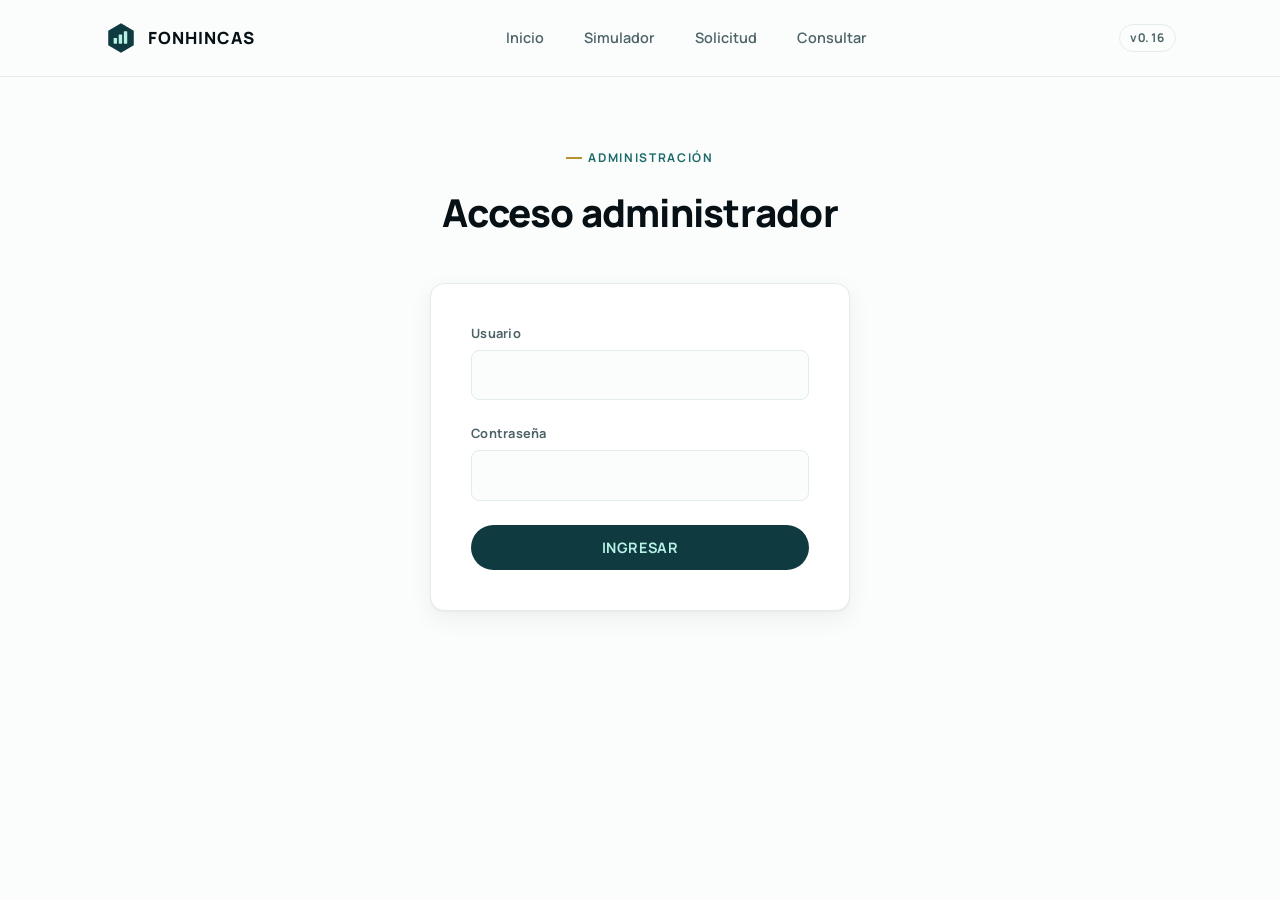
==== commit 0b4c748c: "Support backdated loans, payments and closures for historical loading (v0.16) PERMITIR_FECHAS_PASADA" ====
--- a/admin.html
+++ b/admin.html
@@ -8,7 +8,7 @@
   <link rel="preconnect" href="https://fonts.googleapis.com" />
   <link rel="preconnect" href="https://fonts.gstatic.com" crossorigin />
   <link href="https://fonts.googleapis.com/css2?family=Manrope:wght@400;500;600;700;800&display=swap" rel="stylesheet" />
-  <link rel="stylesheet" href="assets/css/styles.css?v=0.15" />
+  <link rel="stylesheet" href="assets/css/styles.css?v=0.16" />
 </head>
 <body>
 
@@ -24,7 +24,7 @@
         <a href="solicitud.html">Solicitud</a>
         <a href="consulta.html">Consultar</a>
       </nav>
-      <span class="nav__version">v0.15</span>
+      <span class="nav__version">v0.16</span>
     </div>
   </header>
 
@@ -109,6 +109,10 @@
             <div class="field" id="pagoUsuarioCampo" hidden>
               <label for="pagoUsuario">Usuario</label>
               <input type="text" id="pagoUsuario" name="usuarioMovimiento" placeholder="Nombre del usuario" required />
+            </div>
+            <div class="field">
+              <label for="pagoFecha">Fecha del movimiento (opcional, por defecto hoy)</label>
+              <input type="date" id="pagoFecha" name="fecha" />
             </div>
             <div class="field">
               <label for="pagoCantidad" id="pagoCantidadLabel">Cantidad</label>
@@ -218,6 +222,17 @@
             </div>
 
             <p class="form-note" id="dAjusteNota" hidden></p>
+            <p class="form-note" id="dHistoricoNota" hidden></p>
+
+            <div class="field">
+              <div class="switch-row">
+                <span class="switch-label">Enviar correo de aprobación al solicitante</span>
+                <label class="switch">
+                  <input type="checkbox" id="dEnviarCorreo" checked />
+                  <span class="track"></span>
+                </label>
+              </div>
+            </div>
 
             <div class="field">
               <label for="observaciones">Observaciones (opcional)</label>
@@ -254,8 +269,8 @@
     </section>
   </main>
 
-  <script src="assets/js/api.js?v=0.15"></script>
-  <script src="assets/js/format.js?v=0.15"></script>
-  <script src="assets/js/admin.js?v=0.15"></script>
+  <script src="assets/js/api.js?v=0.16"></script>
+  <script src="assets/js/format.js?v=0.16"></script>
+  <script src="assets/js/admin.js?v=0.16"></script>
 </body>
 </html>
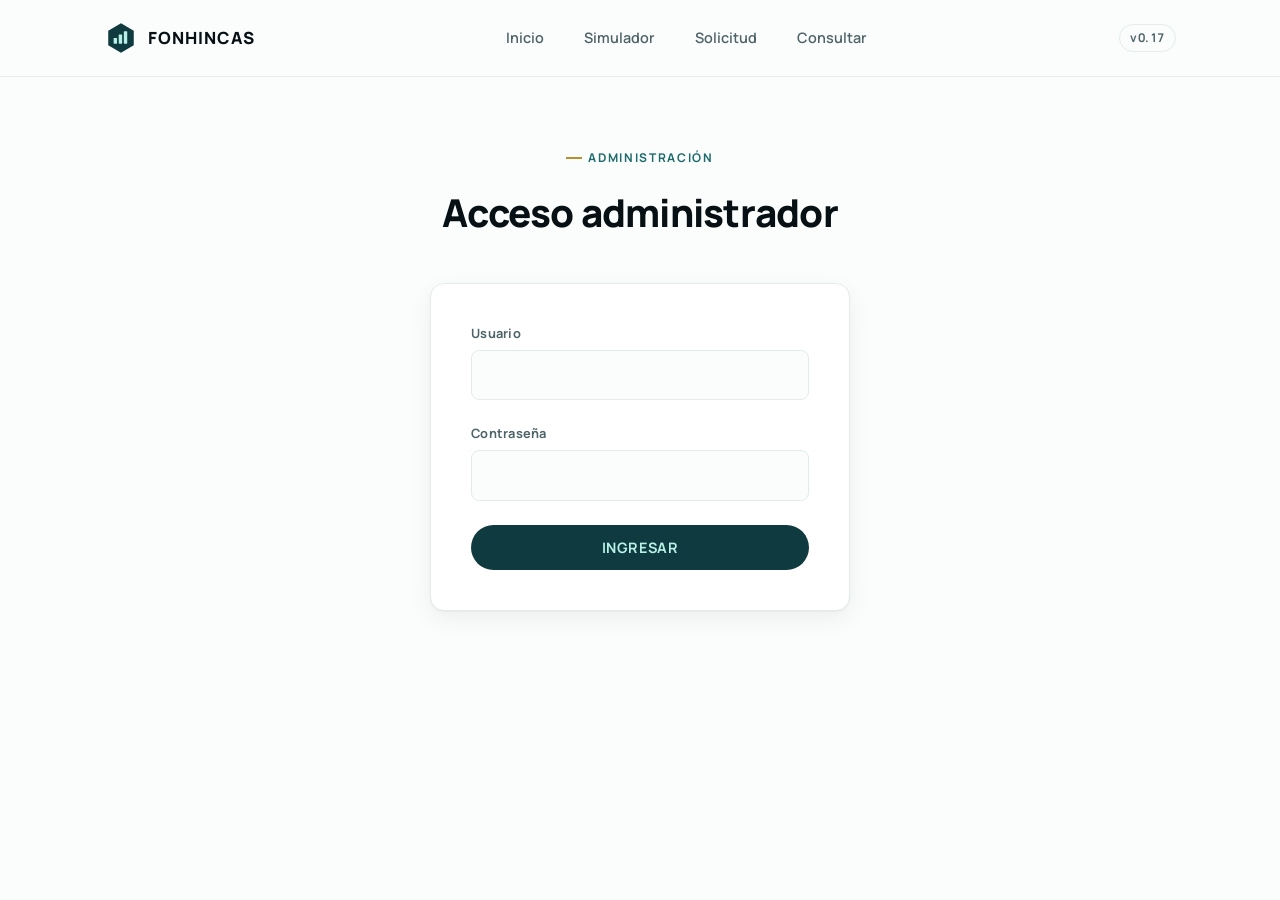
==== commit c808c2a3: "Make the solicitud email optional during historical loading (v0.17) CORREO_SOLICITUD_OBLIGATORIO (ba" ====
--- a/admin.html
+++ b/admin.html
@@ -8,7 +8,7 @@
   <link rel="preconnect" href="https://fonts.googleapis.com" />
   <link rel="preconnect" href="https://fonts.gstatic.com" crossorigin />
   <link href="https://fonts.googleapis.com/css2?family=Manrope:wght@400;500;600;700;800&display=swap" rel="stylesheet" />
-  <link rel="stylesheet" href="assets/css/styles.css?v=0.16" />
+  <link rel="stylesheet" href="assets/css/styles.css?v=0.17" />
 </head>
 <body>
 
@@ -24,7 +24,7 @@
         <a href="solicitud.html">Solicitud</a>
         <a href="consulta.html">Consultar</a>
       </nav>
-      <span class="nav__version">v0.16</span>
+      <span class="nav__version">v0.17</span>
     </div>
   </header>
 
@@ -269,8 +269,8 @@
     </section>
   </main>
 
-  <script src="assets/js/api.js?v=0.16"></script>
-  <script src="assets/js/format.js?v=0.16"></script>
-  <script src="assets/js/admin.js?v=0.16"></script>
+  <script src="assets/js/api.js?v=0.17"></script>
+  <script src="assets/js/format.js?v=0.17"></script>
+  <script src="assets/js/admin.js?v=0.17"></script>
 </body>
 </html>
